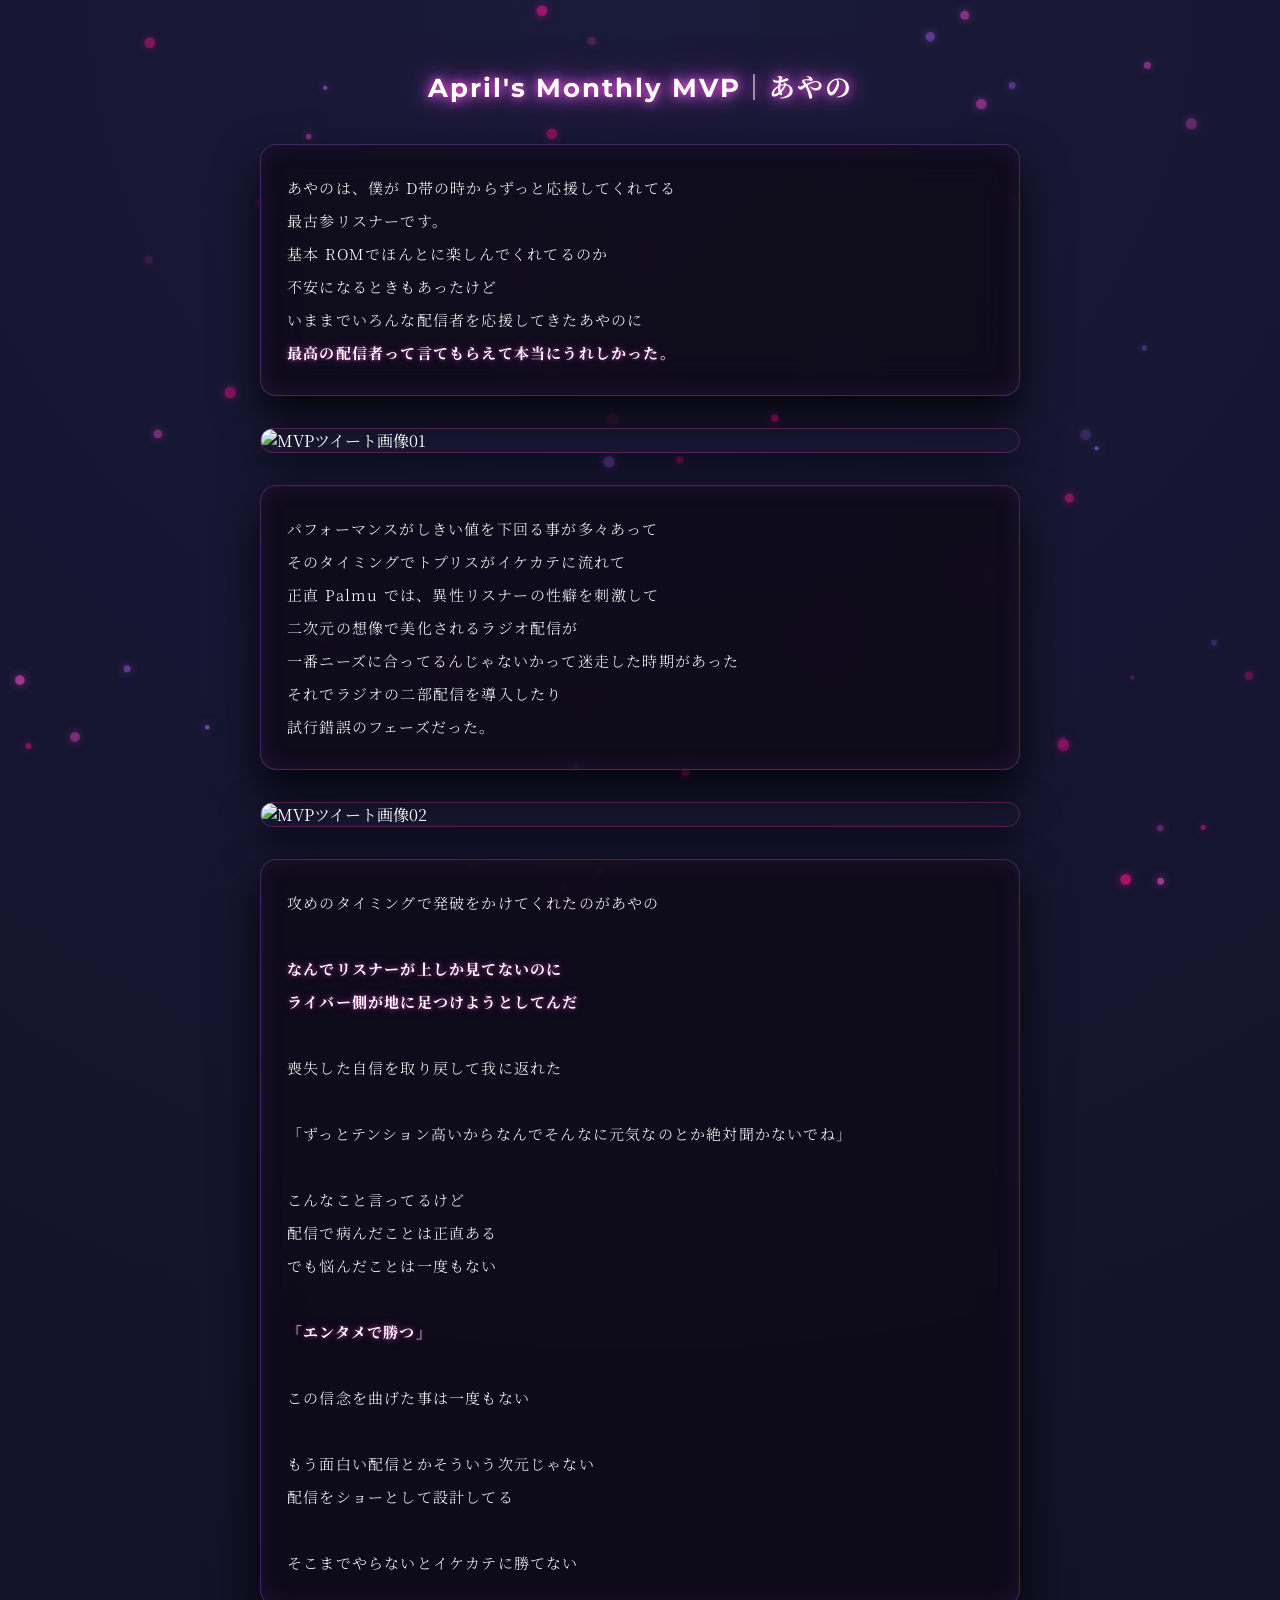
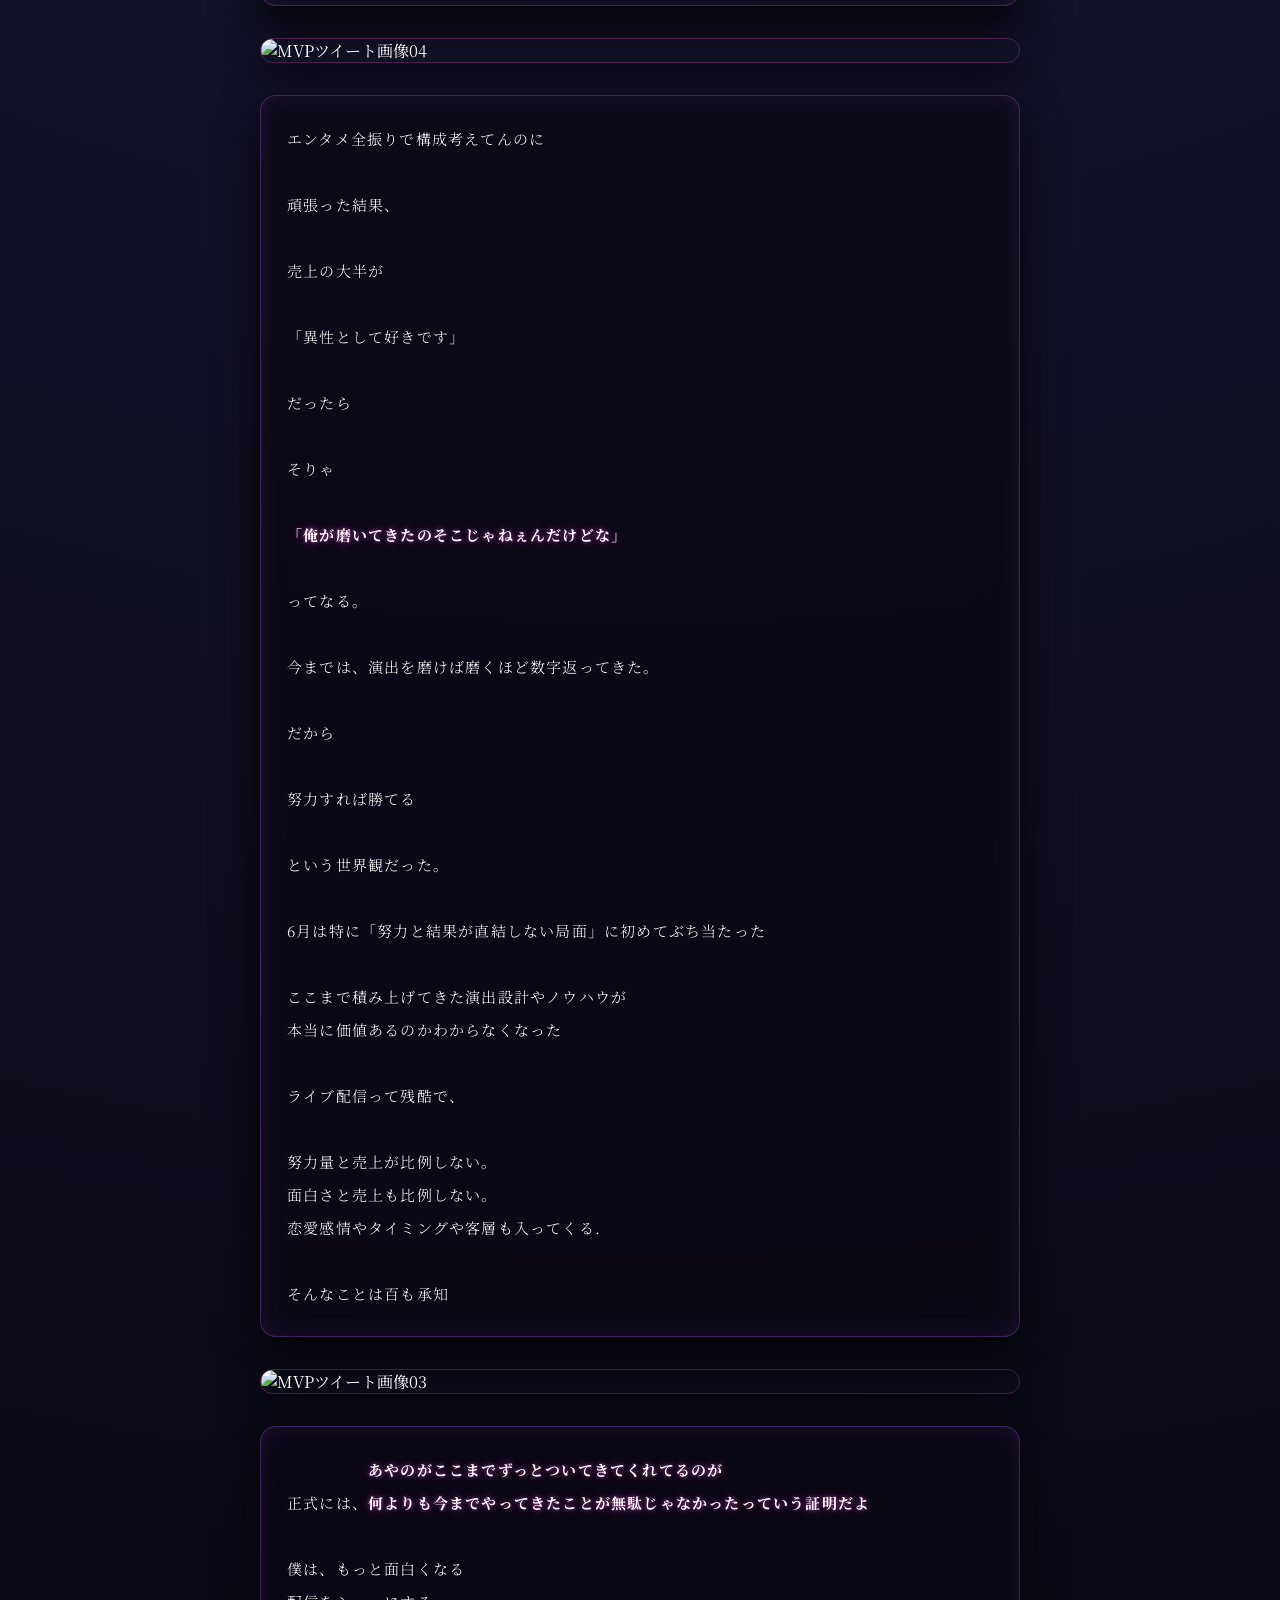
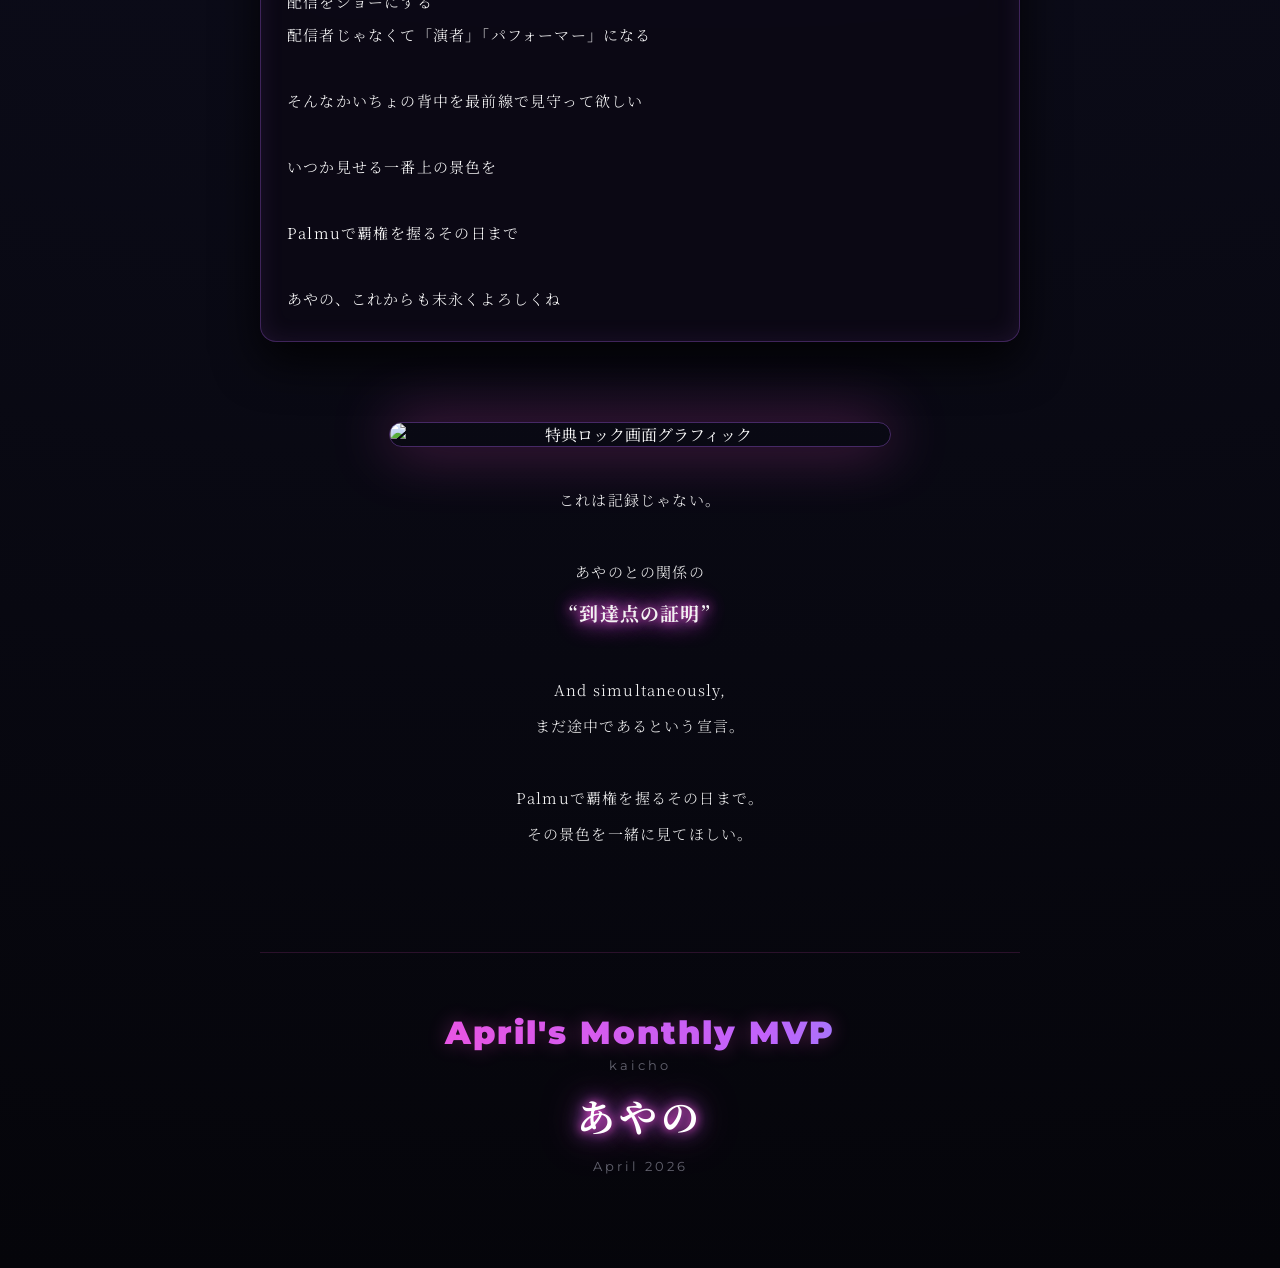
==== months/2026-04.html @ cf86b23c "Rename 2026-04.html to months/2026-04.html" ====
<!DOCTYPE html>
<html lang="ja">
<head>
<meta charset="UTF-8">
<meta name="viewport" content="width=device-width, initial-scale=1.0">
<title>April's Monthly MVP｜あやの</title>

<!-- Google Fonts 読み込み：明朝体と美しい欧文フォント -->
<link rel="preconnect" href="https://fonts.googleapis.com">
<link rel="preconnect" href="https://fonts.gstatic.com" crossorigin>
<link href="https://fonts.googleapis.com/css2?family=Montserrat:wght@300;400;800;900&family=Noto+Serif+JP:wght@300;500;700&display=swap" rel="stylesheet">

<style>
/* ==========================================================================
   地雷ファンタジー・儚さバブル特化型 最終確定版カスタムCSS
   ========================================================================== */
body {
    margin: 0;
    font-family: "Noto Serif JP", serif;
    background: radial-gradient(circle at top, #1a1a3a, #05050a);
    color: #fff;
    overflow-x: hidden;
}

.wrapper {
    max-width: 760px;
    margin: 0 auto;
    padding: 50px 18px;
    position: relative;
    z-index: 10;
}

.header {
    text-align: center;
    margin-bottom: 40px;
}

.header h1 {
    font-family: "Montserrat", "Noto Serif JP", serif;
    font-size: 26px;
    font-weight: 700;
    color: #fff;
    letter-spacing: 2px;
    text-shadow: 
        0 0 10px #ff4fd8,
        0 0 20px #b967ff,
        0 0 40px rgba(255, 79, 216, 0.5);
}

/* 原文（極上明朝体 ＆ 絶妙な文字間隔でエモさ限界突破） */
.story {
    margin: 32px 0;
    padding: 26px;
    background: rgba(12, 8, 20, 0.75);
    backdrop-filter: blur(20px);
    -webkit-backdrop-filter: blur(20px);
    border-radius: 16px;
    border: 1px solid rgba(185, 103, 255, 0.3);
    box-shadow: 
        0 20px 45px rgba(0, 0, 0, 0.8),
        inset 0 0 25px rgba(185, 103, 255, 0.1);
    white-space: pre-wrap;
    line-height: 2.2;
    font-size: 15px;
    letter-spacing: 0.08em;
    font-weight: 300;
}

/* 画像カード（ホバーで神ネオンがさらにブーストする演出） */
.card {
    border-radius: 16px;
    overflow: hidden;
    border: 1px solid rgba(255, 79, 216, 0.25);
    box-shadow: 0 15px 40px rgba(0,0,0,0.6);
    margin: 32px 0;
    transition: transform 0.4s cubic-bezier(0.16, 1, 0.3, 1), box-shadow 0.4s ease, border-color 0.4s ease;
}

.card:hover {
    transform: translateY(-5px) scale(1.01);
    border-color: #ff4fd8;
    box-shadow: 
        0 25px 50px rgba(0, 0, 0, 0.8),
        0 0 30px rgba(255, 79, 216, 0.4);
}

.card img {
    width: 100%;
    display: block;
}

/* 特典ロック画面（最後） */
.end {
    margin-top: 80px;
    text-align: center;
}

.end img {
    width: 100%;
    max-width: 500px; /* 縦長スマホ壁紙を綺麗に見せるための最適幅 */
    margin: 0 auto;
    border-radius: 18px;
    border: 1px solid rgba(185, 103, 255, 0.35);
    box-shadow: 0 0 60px rgba(255, 79, 216, 0.4);
    display: block;
}

.end-text {
    margin-top: 35px;
    font-size: 15px;
    line-height: 2.4;
    opacity: 0.95;
    letter-spacing: 0.08em;
    font-weight: 300;
}

.glow {
    color: #fff;
    font-weight: 700;
    font-size: 19px;
    text-shadow: 
        0 0 10px #ff4fd8,
        0 0 20px #b967ff,
        0 0 30px #ff4fd8;
}

/* スクロールフェードイン用 */
.reveal {
    opacity: 0;
    transform: translateY(40px);
    transition: opacity 1.6s cubic-bezier(0.215, 0.610, 0.355, 1), transform 1.6s cubic-bezier(0.215, 0.610, 0.355, 1);
}

.reveal.show {
    opacity: 1;
    transform: translateY(0);
}

/* 夜に明滅するネオン強調 */
.vague-glow {
    color: #fff;
    font-weight: 700;
    position: relative;
    display: inline-block;
    text-shadow: 
        0 0 4px rgba(255, 79, 216, 0.6),
        0 0 12px rgba(255, 79, 216, 0.3);
    animation: vaguePulse 4s infinite ease-in-out;
}

@keyframes vaguePulse {
    0%, 100% {
        text-shadow: 
            0 0 4px rgba(255, 79, 216, 0.6),
            0 0 12px rgba(255, 79, 216, 0.3);
        opacity: 0.9;
    }
    50% {
        text-shadow: 
            0 0 8px #ff4fd8,
            0 0 20px #b967ff,
            0 0 30px rgba(255, 79, 216, 0.8);
        opacity: 1;
    }
}

/* フッターデザイン */
footer {
    margin-top: 100px;
    padding: 60px 0 40px 0;
    text-align: center;
    border-top: 1px solid rgba(255, 79, 216, 0.15);
    position: relative;
    z-index: 10;
}

.footer-mvp {
    font-family: "Montserrat", sans-serif;
    font-size: 32px;
    font-weight: 900;
    letter-spacing: 2px;
    margin-bottom: 5px;
    background: linear-gradient(90deg, #ff4fd8, #b967ff, #00f0ff, #ff4fd8);
    background-size: 200% auto;
    -webkit-background-clip: text;
    background-clip: text;
    -webkit-text-fill-color: transparent;
    animation: shineFlow 4s linear infinite;
    text-shadow: 0 0 20px rgba(255, 79, 216, 0.3);
}

.footer-ayano {
    font-size: 38px;
    font-weight: 700;
    letter-spacing: 4px;
    color: #fff;
    margin: 15px 0;
    text-shadow: 
        0 0 10px #ff4fd8,
        0 0 20px #b967ff,
        0 0 40px rgba(255, 79, 216, 0.6);
}

.footer-sub {
    font-family: "Montserrat", sans-serif;
    font-size: 13px;
    color: #a0a0b0;
    letter-spacing: 3px;
    opacity: 0.6;
    margin: 4px 0;
    font-weight: 400;
}

@keyframes shineFlow {
    0% { background-position: 0% center; }
    100% { background-position: 200% center; }
}
</style>

</head>

<body>

<div class="wrapper">

    <div class="header">
        <h1>April's Monthly MVP｜あやの</h1>
    </div>

    <div class="story">あやのは、僕が D帯の時からずっと応援してくれてる
最古参リスナーです。
基本 ROMでほんとに楽しんでくれてるのか
不安になるときもあったけど
いままでいろんな配信者を応援してきたあやのに
<span class="vague-glow">最高の配信者って言てもらえて本当にうれしかった。</span></div>

    <!-- 1枚目：上しかないだろ / 何言ってんの -->
    <div class="card">
        <img src="../images/tweet04.png" alt="MVPツイート画像01">
    </div>

    <div class="story">パフォーマンスがしきい値を下回る事が多々あって
そのタイミングでトプリスがイケカテに流れて
正直 Palmu では、異性リスナーの性癖を刺激して
二次元の想像で美化されるラジオ配信が
一番ニーズに合ってるんじゃないかって迷走した時期があった
それでラジオの二部配信を導入したり
試行錯誤のフェーズだった。</div>

    <!-- 2枚目：かいちょ枠しか勝たん -->
    <div class="card">
        <img src="../images/tweet01.png" alt="MVPツイート画像02">
    </div>

    <div class="story">攻めのタイミングで発破をかけてくれたのがあやの

<span class="vague-glow">なんでリスナーが上しか見てないのに
ライバー側が地に足つけようとしてんだ</span>

喪失した自信を取り戻して我に返れた

「ずっとテンション高いからなんでそんなに元気なのとか絶対聞かないでね」

こんなこと言ってるけど
配信で病んだことは正直ある
でも悩んだことは一度もない

<span class="vague-glow">「エンタメで勝つ」</span>

この信念を曲げた事は一度もない

もう面白い配信とかそういう次元じゃない
配信をショーとして設計してる

そこまでやらないとイケカテに勝てない</div>

    <!-- 4枚目：新デザイン・色んな枠に行ってみて（ここへ美しく挿入！） -->
    <div class="card">
        <img src="../images/tweet03.png" alt="MVPツイート画像04">
    </div>

    <div class="story">エンタメ全振りで構成考えてんのに

頑張った結果、

売上の大半が

「異性として好きです」

だったら

そりゃ

<span class="vague-glow">「俺が磨いてきたのそこじゃねぇんだけどな」</span>

ってなる。

今までは、演出を磨けば磨くほど数字返ってきた。

だから

努力すれば勝てる

という世界観だった。

6月は特に「努力と結果が直結しない局面」に初めてぶち当たった

ここまで積み上げてきた演出設計やノウハウが
本当に価値あるのかわからなくなった

ライブ配信って残酷で、

努力量と売上が比例しない。
面白さと売上も比例しない。
恋愛感情やタイミングや客層も入ってくる.

そんなことは百も承知</div>

    <!-- 3枚目：6月中にはSまで連れていくゾ -->
    <div class="card">
        <img src="../images/tweet02.png" alt="MVPツイート画像03">
    </div>

    <div class="story">正式には、<span class="vague-glow">あやのがここまでずっとついてきてくれてるのが
何よりも今までやってきたことが無駄じゃなかったっていう証明だよ</span>

僕は、もっと面白くなる
配信をショーにする
配信者じゃなくて「演者」「パフォーマー」になる

そんなかいちょの背中を最前線で見守って欲しい

いつか見せる一番上の景色を

Palmuで覇権を握るその日まで

あやの、これからも末永くよろしくね</div>

    <!-- 最後：究極のご褒美ロック画面 -->
    <div class="end">

        <img src="../images/lockscreen04.png" alt="特典ロック画面グラフィック">

        <div class="end-text">
            これは記録じゃない。<br><br>

            あやのとの関係の<br>
            <span class="glow">“到達点の証明”</span><br><br>

            And simultaneously, <br>
            まだ途中であるという宣言。<br><br>

            Palmuで覇権を握るその日まで。<br>
            その景色を一緒に見てほしい。
        </div>

    </div>

    <footer>
        <div class="footer-mvp">April's Monthly MVP</div>
        <div class="footer-sub">kaicho</div>
        <div class="footer-ayano">あやの</div>
        <div class="footer-sub">April 2026</div>
    </footer>
</div>

<canvas id="particles" style="position: fixed; inset: 0; pointer-events: none; z-index: 1;"></canvas>

<script>
// スクロールフェードイン演出
const observer = new IntersectionObserver((entries) => {
  entries.forEach((entry) => {
    if (entry.isIntersecting) {
      entry.target.classList.add("show");
    }
  });
}, {
  threshold: 0.1
});

document.querySelectorAll(".story, .card, .end, footer").forEach((el) => {
  el.classList.add("reveal");
  observer.observe(el);
});

// Canvas：永遠のネオンバブル
const canvas = document.getElementById("particles");
const ctx = canvas.getContext("2d");
let particles = [];

function resize() {
  canvas.width = window.innerWidth;
  canvas.height = window.innerHeight;
  initParticles();
}

function initParticles() {
  particles = [];
  for (let i = 0; i < 60; i++) {
    const colors = ["#ff4fd8", "#b967ff", "#ff1493"];
    const randomColor = colors[Math.floor(Math.random() * colors.length)];
    
    particles.push({
      x: Math.random() * canvas.width,
      y: Math.random() * canvas.height,
      size: Math.random() * 4 + 2, 
      speedY: Math.random() * 0.4 + 0.15, 
      speedX: Math.sin(Math.random() * Math.PI) * 0.2, 
      opacity: Math.random() * 0.5 + 0.1,
      fadeSpeed: Math.random() * 0.003 + 0.001, 
      color: randomColor
    });
  }
}

window.addEventListener("resize", resize);
resize();

function animate() {
  ctx.clearRect(0, 0, canvas.width, canvas.height);

  particles.forEach((p) => {
    ctx.beginPath();
    ctx.fillStyle = p.color;
    ctx.shadowBlur = 10;
    ctx.shadowColor = p.color;
    
    ctx.globalAlpha = p.opacity;
    ctx.arc(p.x, p.y, p.size, 0, Math.PI * 2);
    ctx.fill();

    p.y -= p.speedY;
    p.x += p.speedX;
    p.opacity -= p.fadeSpeed;

    if (p.y < -20 || p.opacity <= 0) {
      p.y = canvas.height + Math.random() * 30;
      p.x = Math.random() * canvas.width;
      p.opacity = Math.random() * 0.5 + 0.2;
    }
  });
  
  ctx.globalAlpha = 1.0; 
  requestAnimationFrame(animate);
}

animate();
</script>

</body>
</html>
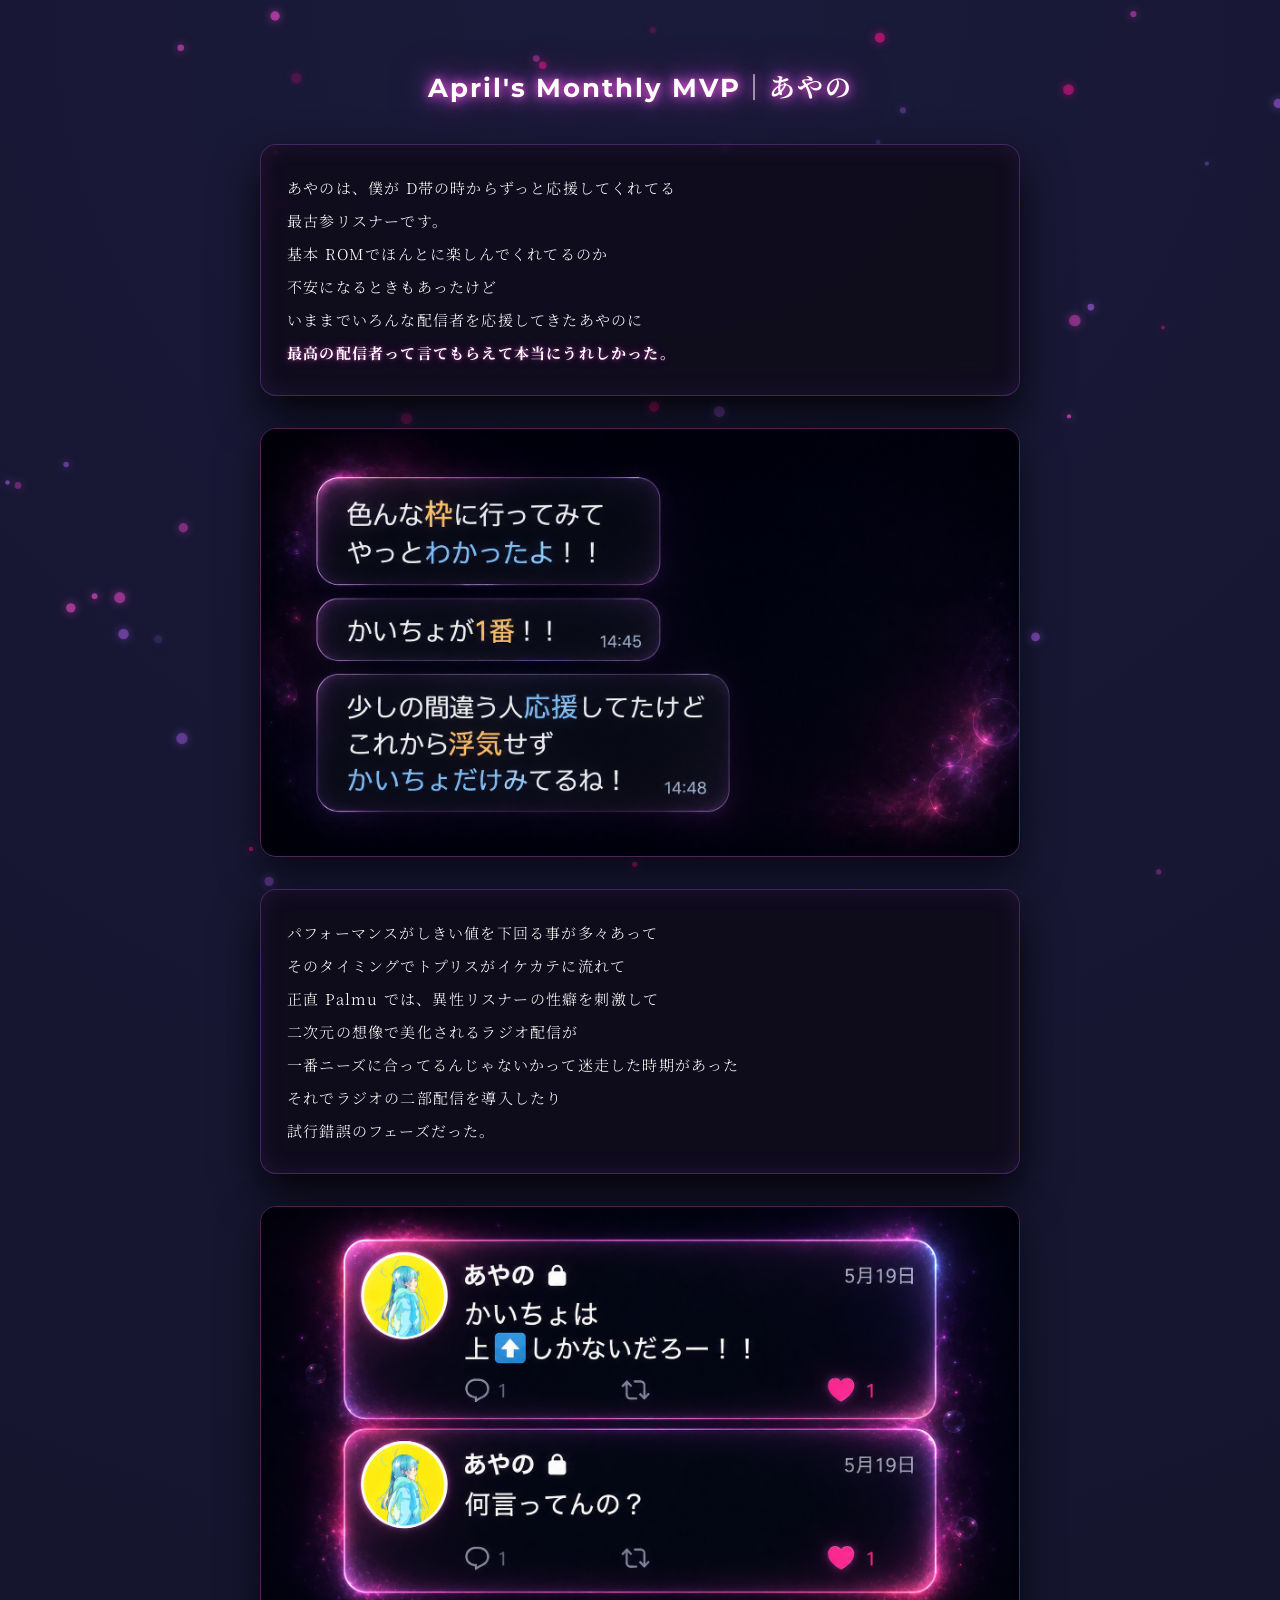
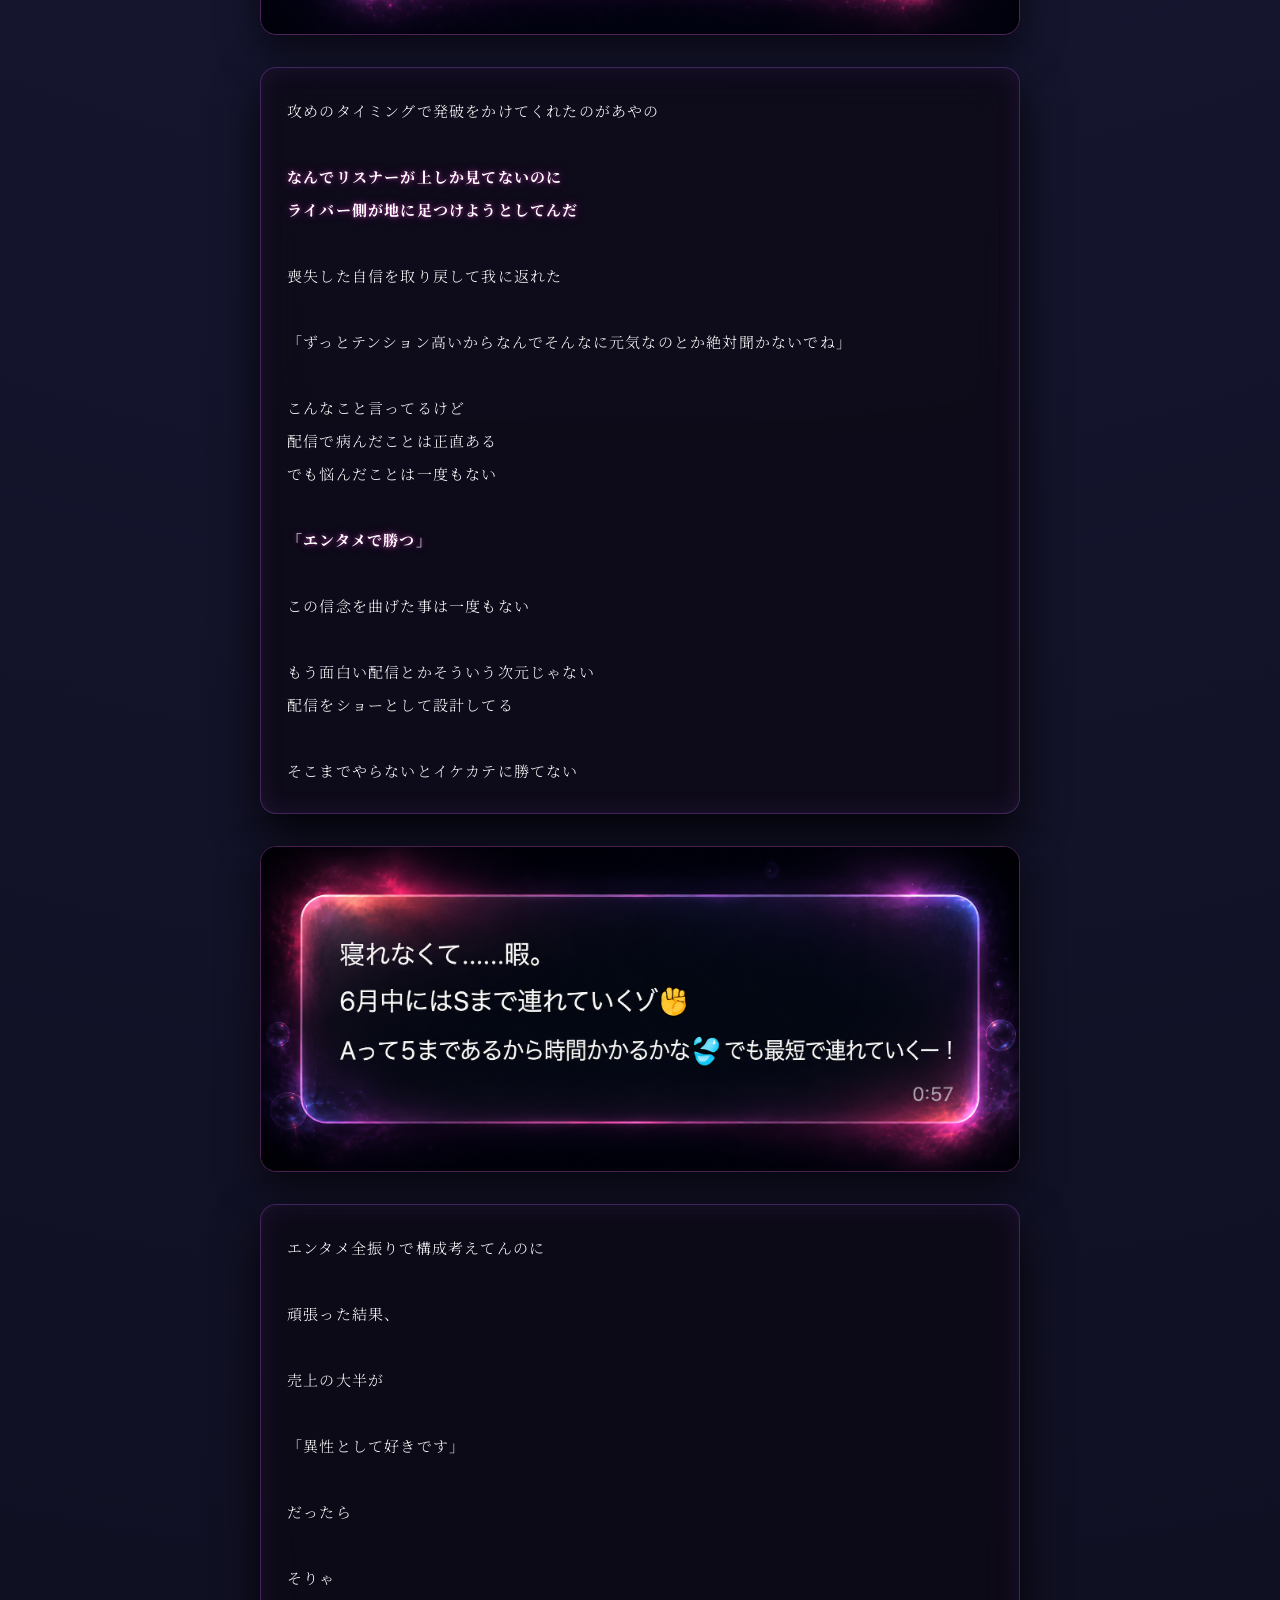
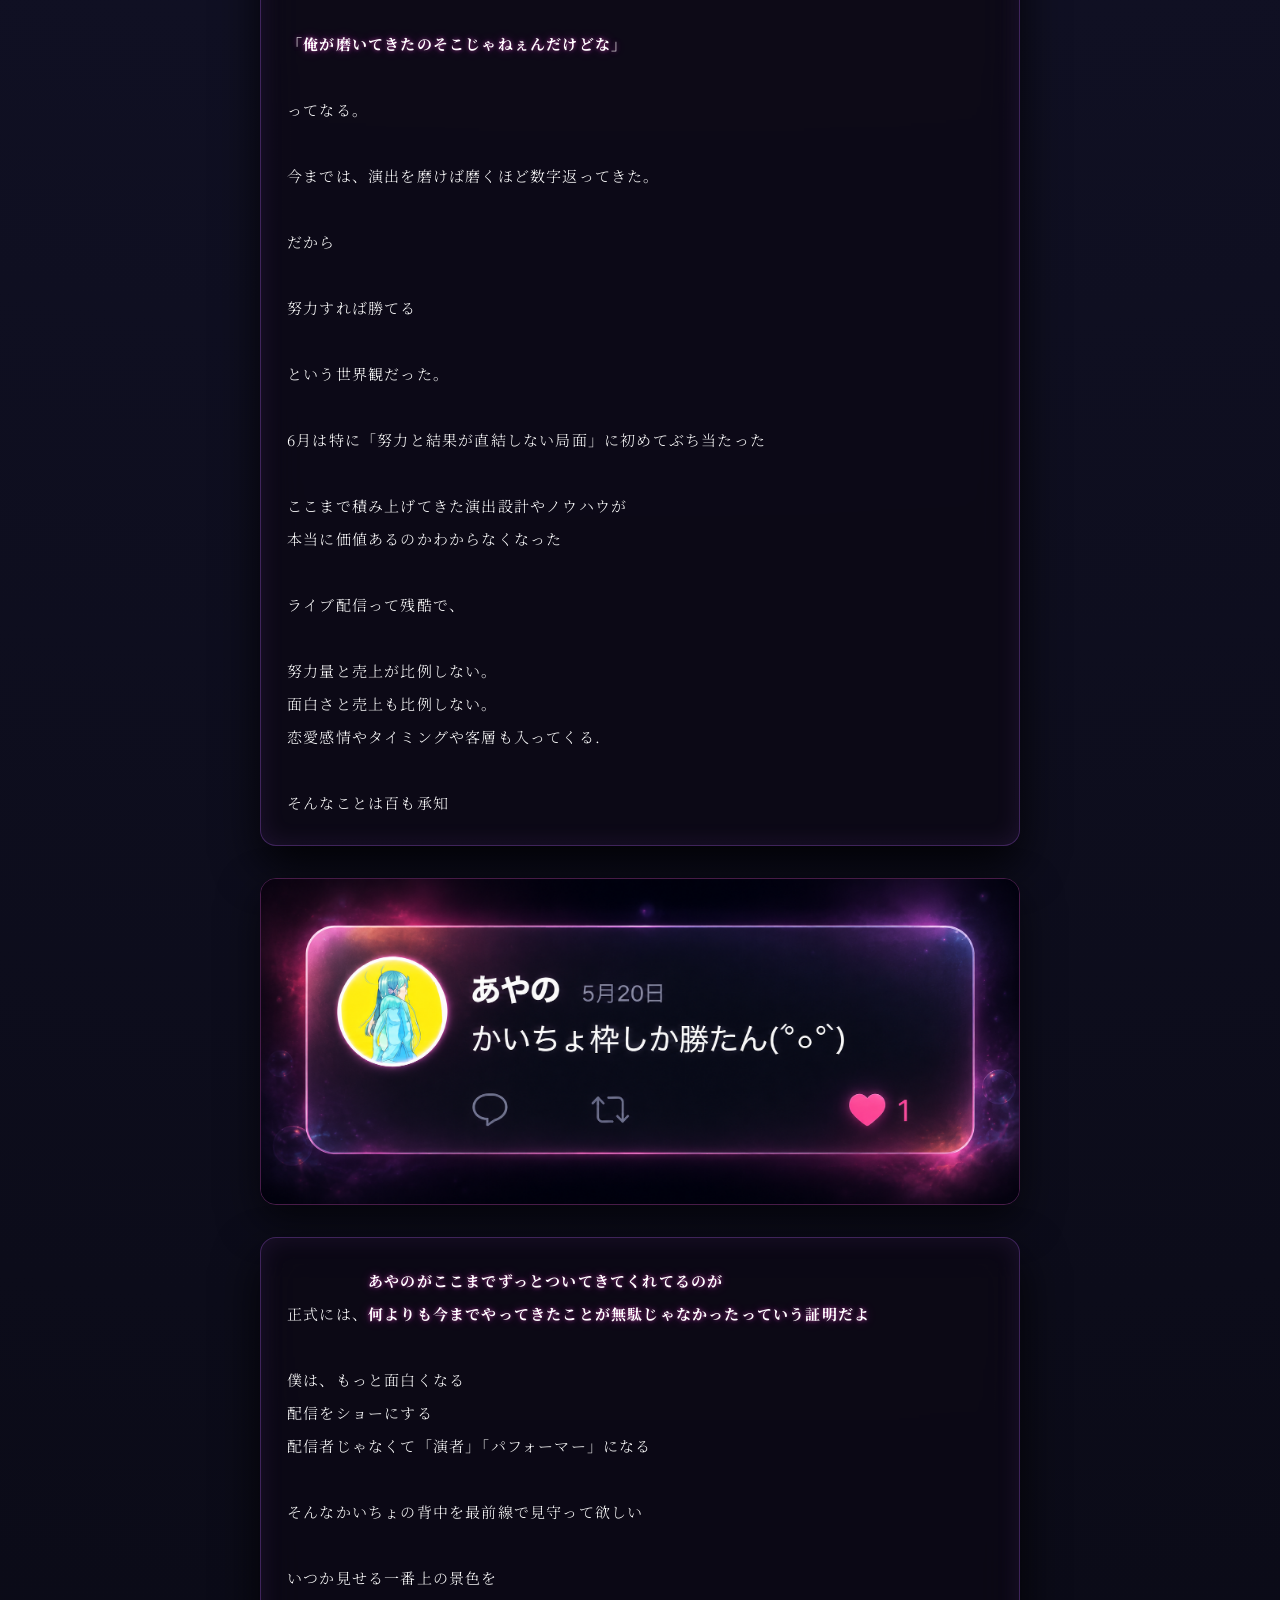
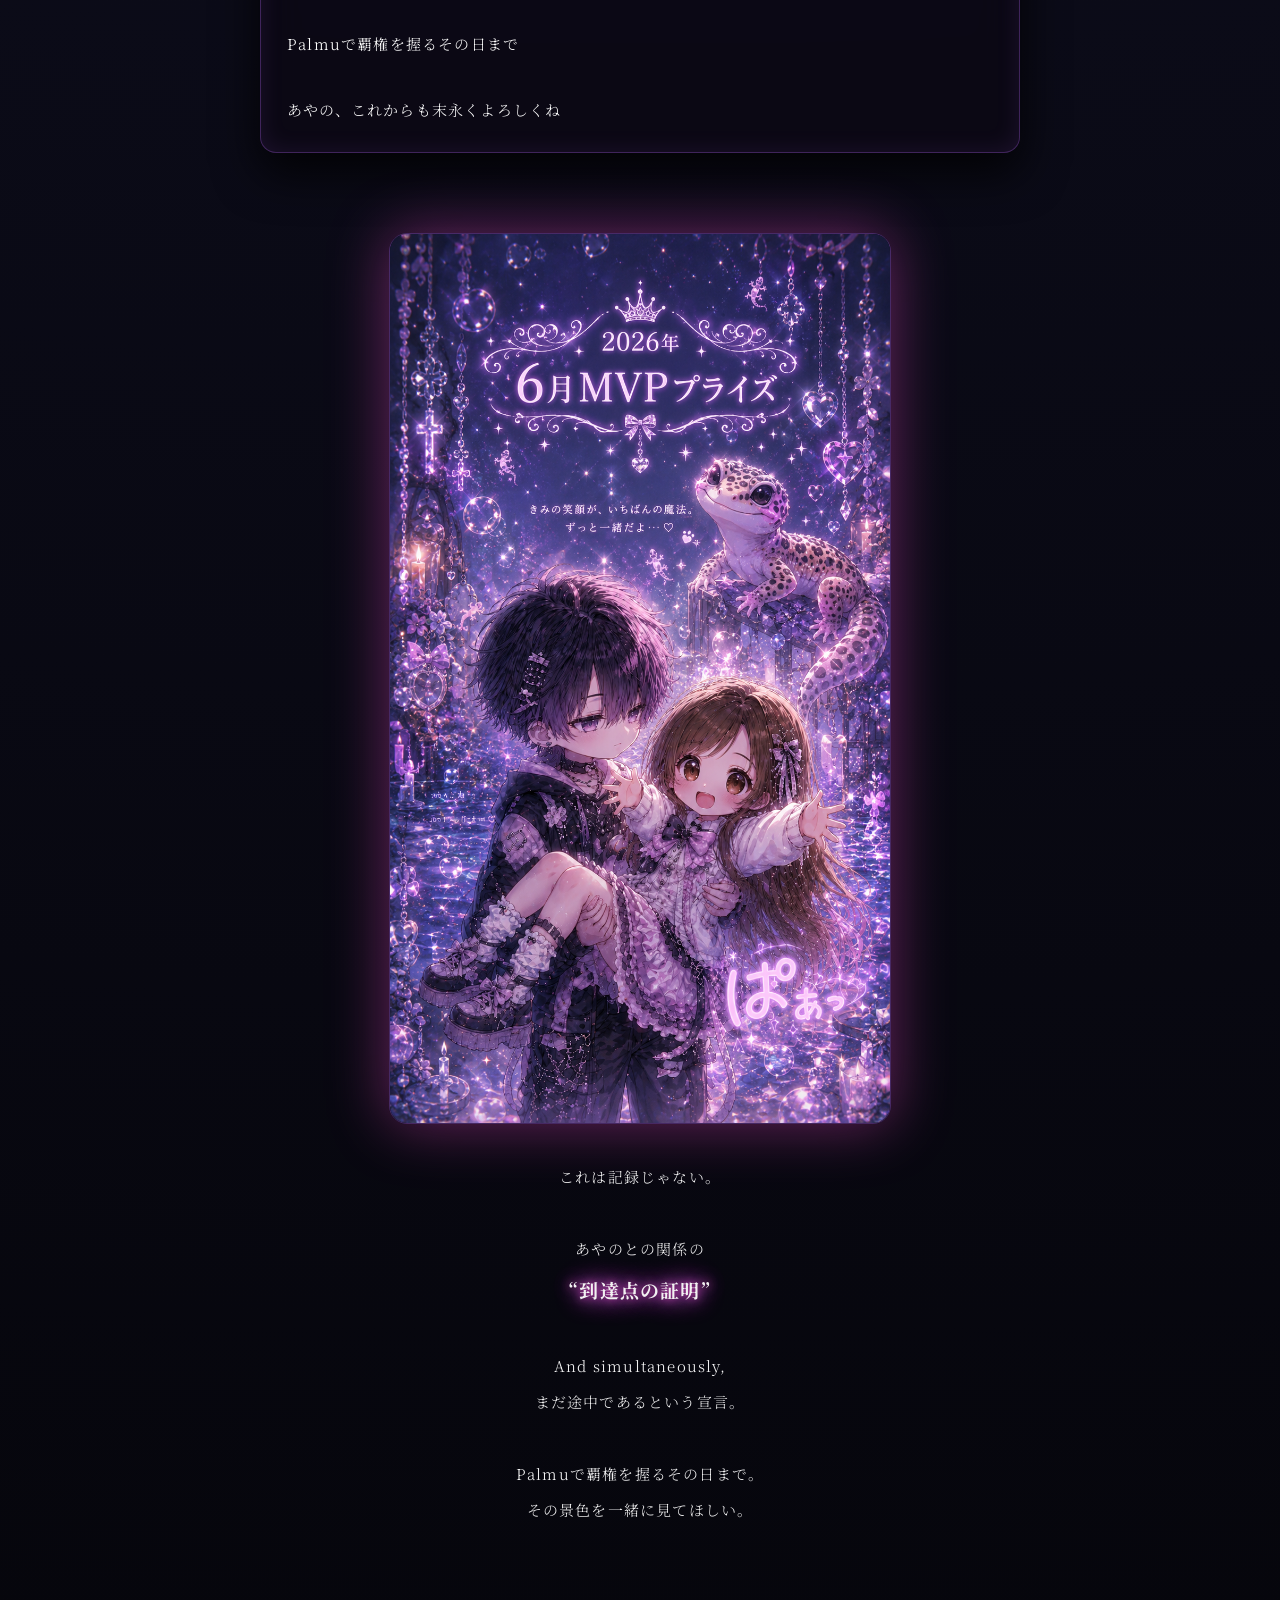
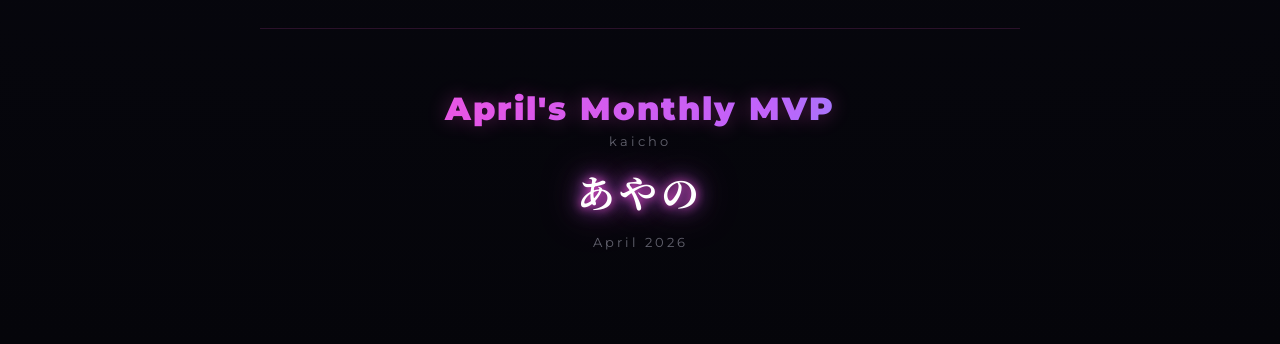
==== commit 9867275f: "Add files via upload" ====
--- a/months/2026-04.html
+++ b/months/2026-04.html
@@ -448,4 +448,4 @@
 </script>
 
 </body>
-</html>
+</html>
